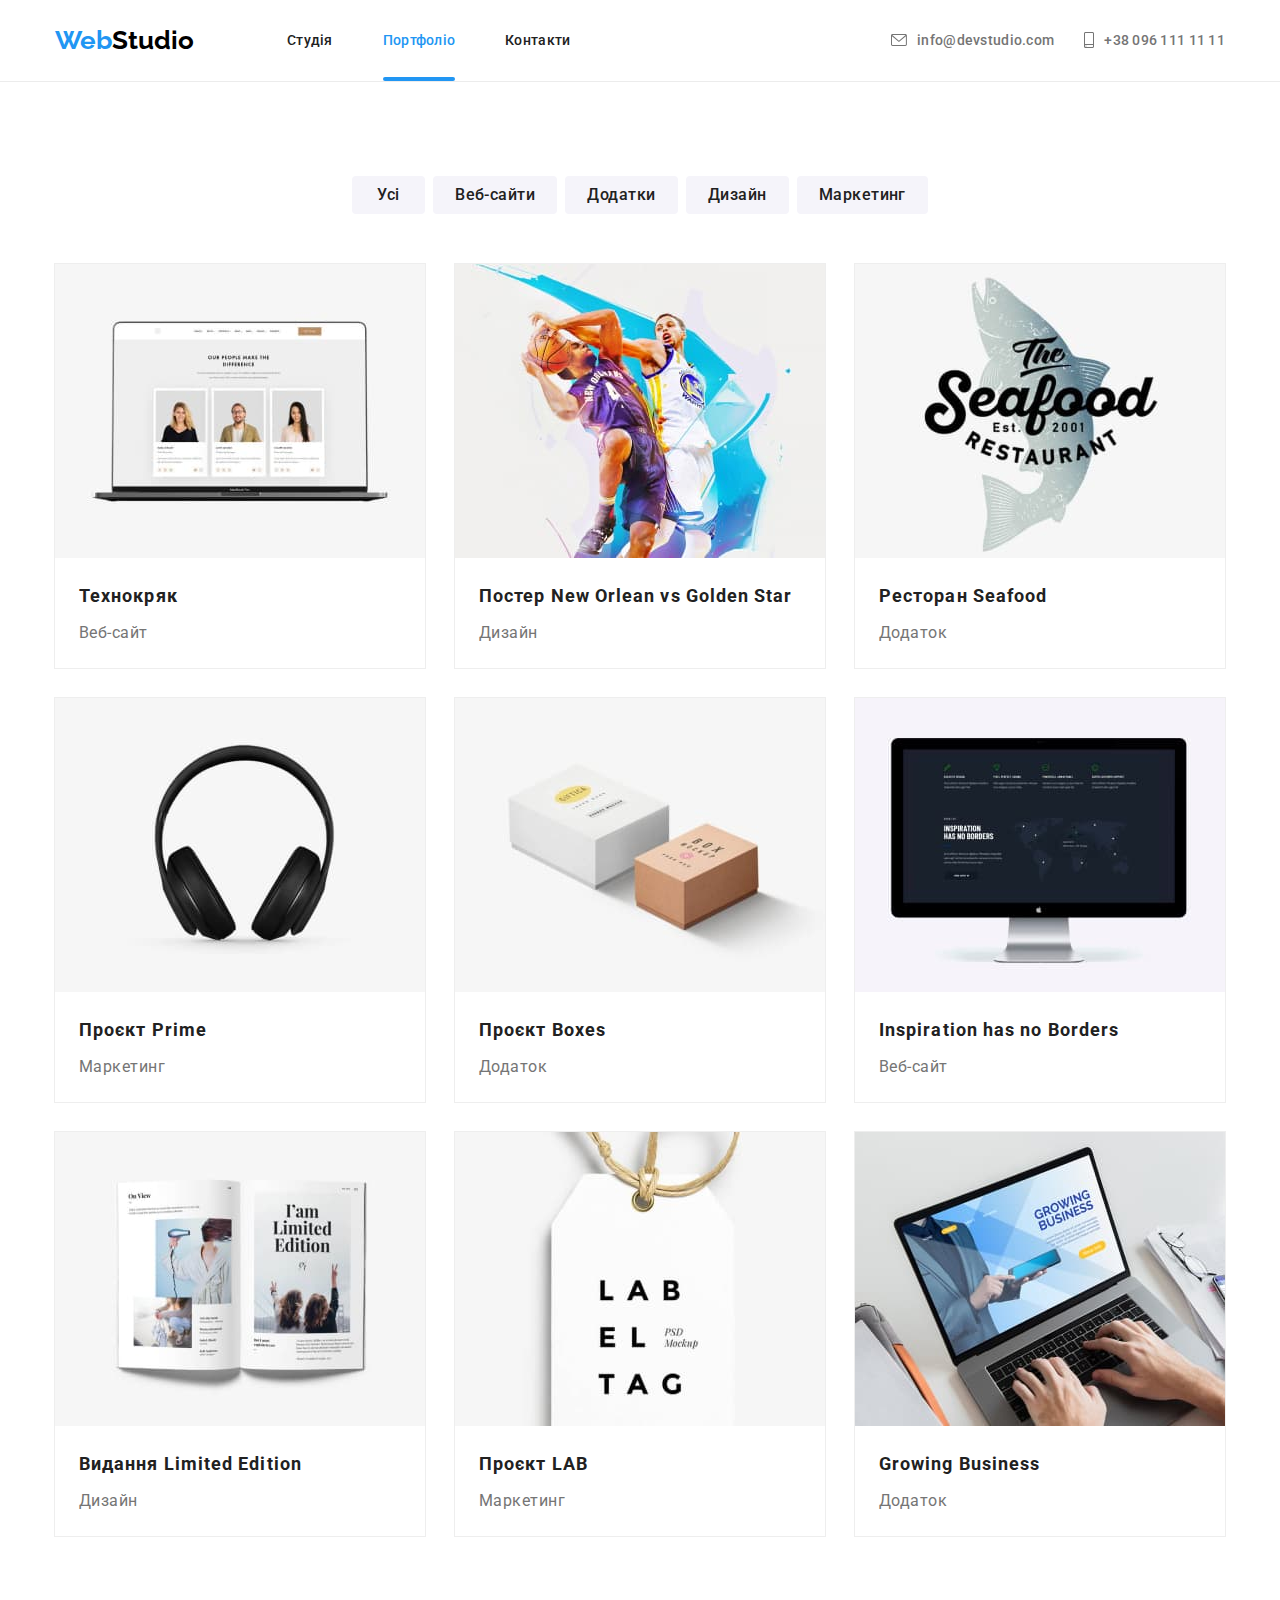
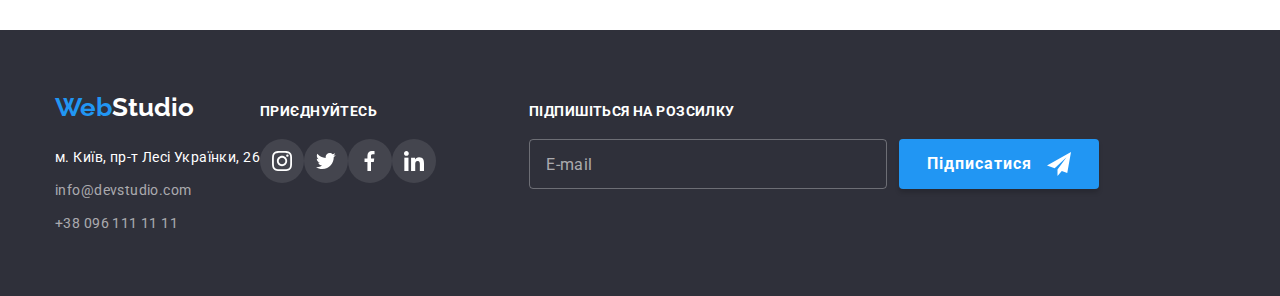
==== portfolio.html @ 1114fa34 "Добавляет предыдушую версию сайта" ====
<!DOCTYPE html>
<html lang="uk">
  <head>
    <meta charset="UTF-8" />
    <meta http-equiv="X-UA-Compatible" content="IE=edge" />
    <meta name="viewport" content="width=1200">
    <title>WebStudio</title>
    <link
      href="https://fonts.googleapis.com/css2?family=Pacifico&family=Raleway:wght@700&family=Roboto:wght@400;500;700;900&display=swap"
      rel="stylesheet"
    />
    <link rel="stylesheet" href="https://cdnjs.cloudflare.com/ajax/libs/modern-normalize/1.1.0/modern-normalize.min.css">
    <link rel="stylesheet" href="./css/portfolio.min.css" />
  </head>
  <body>
    <header class="header">
      <!-- Навигация -->
      <div class="header__container">
        <nav class="nav-site">
          <a class="logo" href="./index.html" lang="en"
            ><span>Web</span>Studio</a
          >

          <ul class="nav-site__list">
            <li class="nav-site__items">
              <a class="nav-site__link" href="./index.html">Студія</a>
            </li>
            <li class="nav-site__items">
              <a class="nav-site__link nav-site__link--active" href="./portfolio.html">Портфоліо</a>
            </li>
            <li class="nav-site__items">
              <a class="nav-site__link" href="">Контакти</a>
            </li>
          </ul>
        </nav>
        <!-- Контактная информация -->
        <ul class="nav-contacts">
          <li class="nav-contacts__items">
            <a class="nav-contacts__link" href="mailto:info@devstudio.com">
              <svg class="nav-contacts__icon" width="16" height="16">
                <use href="./images/symbol-defs.svg#icon-envelope"></use>
              </svg><span>info@devstudio.com</span></a
            >
          </li>
          <li class="nav-contacts__items">
            <a class="nav-contacts__link" href="tel:+380961111111">
              <svg class="nav-contacts__icon" width="10" height="16">
                <use href="./images/symbol-defs.svg#icon-smartphone"></use>
              </svg><span>+38 096 111 11 11</span></a
            >
          </li>
        </ul>
      </div>
    </header>


    <main>
      <!-- галерея портфолио -->
      <section class="portfolio">
        <h1 class="hide">Портфоліо</h1>
        <!-- фильтр портфолио -->
        <ul class="filter">
          <li class="filter__items">
            <button class="filter__button" type="button">Усі</button>
          </li>
          <li class="filter__items">
            <button class="filter__button" type="button">Веб-сайти</button>
          </li>
          <li class="filter__items">
            <button class="filter__button" type="button">Додатки</button>
          </li>
          <li class="filter__items">
            <button class="filter__button" type="button">Дизайн</button>
          </li>
          <li class="filter__items">
            <button class="filter__button" type="button">Маркетинг</button>
          </li>
        </ul>
        <!-- список примера работ -->
        <ul class="portfolio__list">
          <li class="portfolio__items">
            <a class="portfolio__element" href="">
              <div class="portfolio__tumb">
                <img
                src="./images/tehno.jpg"
                alt="комп'ютер з відчиненнім сайтом компанії"
                width="370"
                height="294"
                />
                <div class="portfolio__desc">
                  <p class="portfolio__desc-text">Ресурс пропонує комплексні пропозиції з різним рівнем функціоналу та сервісів. Все це дозволить відвідувачу отримати вичерпні відомості про компанію чи приватну особу.</p>
                </div>
              </div>
              <div class="portfolio__about">
                <h2 class="portfolio__titel">Технокряк</h2>
                <p class="portfolio__text">Веб-сайт</p>
              </div>
            </a>
          </li>

          <li class="portfolio__items">
            <a class="portfolio__element" href="">
              <div class="portfolio__tumb">
                <img
                src="./images/new-orlean.jpg"
                alt="два баскетболіста грають з м'ячем"
                width="370"
                height="294"
                />
                <div class="portfolio__desc">
                  <p class="portfolio__desc-text">Ресурс пропонує комплексні пропозиції з різним рівнем функціоналу та сервісів. Все це дозволить відвідувачу отримати вичерпні відомості про компанію чи приватну особу.</p>
                </div>
              </div>
              <div class="portfolio__about">
                <h2 class="portfolio__titel">
                  Постер New Orlean vs Golden Star
                </h2>
                <p class="portfolio__text">Дизайн</p>
              </div>
            </a>
          </li>

          <li class="portfolio__items">
            <a class="portfolio__element" href="">
              <div class="portfolio__tumb">
                <img
                src="./images/see-food.jpg"
                alt="логотип компанії у вигляді рибини"
                width="370"
                height="294"
                />
                <div class="portfolio__desc">
                  <p class="portfolio__desc-text">Ресурс пропонує комплексні пропозиції з різним рівнем функціоналу та сервісів. Все це дозволить відвідувачу отримати вичерпні відомості про компанію чи приватну особу.</p>
                </div>
              </div>
              <div class="portfolio__about">
                <h2 class="portfolio__titel">Ресторан Seafood</h2>
                <p class="portfolio__text">Додаток</p>
              </div>
            </a>
          </li>

          <li class="portfolio__items">
            <a class="portfolio__element" href="">
              <div class="portfolio__tumb">
                <img
                src="./images/prime.jpg"
                alt="навушники"
                width="370"
                height="294"
                />
                <div class="portfolio__desc">
                  <p class="portfolio__desc-text">Ресурс пропонує комплексні пропозиції з різним рівнем функціоналу та сервісів. Все це дозволить відвідувачу отримати вичерпні відомості про компанію чи приватну особу.</p>
                </div>
              </div>
              <div class="portfolio__about">
                <h2 class="portfolio__titel">Проєкт Prime</h2>
                <p class="portfolio__text">Маркетинг</p>
              </div>
            </a>
          </li>

          <li class="portfolio__items">
            <a class="portfolio__element" href="">
              <div class="portfolio__tumb">
                <img
                src="./images/boxes.jpg"
                alt="дві коробки"
                width="370"
                height="294"
                />
                <div class="portfolio__desc">
                  <p class="portfolio__desc-text">Ресурс пропонує комплексні пропозиції з різним рівнем функціоналу та сервісів. Все це дозволить відвідувачу отримати вичерпні відомості про компанію чи приватну особу.</p>
                </div>
              </div>
              <div class="portfolio__about">
                <h2 class="portfolio__titel">Проєкт Boxes</h2>
                <p class="portfolio__text">Додаток</p>
              </div>
            </a>
          </li>

          <li class="portfolio__items">
            <a class="portfolio__element" href="">
              <div class="portfolio__tumb">
                <img
                src="./images/inspiration.jpg"
                alt="комп'ютер з відчиненим сайтом"
                width="370"
                height="294"
                />
                <div class="portfolio__desc">
                  <p class="portfolio__desc-text">Ресурс пропонує комплексні пропозиції з різним рівнем функціоналу та сервісів. Все це дозволить відвідувачу отримати вичерпні відомості про компанію чи приватну особу.</p>
                </div>
              </div>
              <div class="portfolio__about">
                <h2 class="portfolio__titel" lang="en">
                  Inspiration has no Borders
                </h2>
                <p class="portfolio__text">Веб-сайт</p>
              </div>
            </a>
          </li>

          <li class="portfolio__items">
            <a class="portfolio__element" href="">
              <div class="portfolio__tumb">
                <img
                src="./images/limit-edition.jpg"
                alt="книга"
                width="370"
                height="294"
                />
                <div class="portfolio__desc">
                  <p class="portfolio__desc-text">Ресурс пропонує комплексні пропозиції з різним рівнем функціоналу та сервісів. Все це дозволить відвідувачу отримати вичерпні відомості про компанію чи приватну особу.</p>
                </div>
              </div>
              <div class="portfolio__about">
                <h2 class="portfolio__titel">Видання Limited Edition</h2>
                <p class="portfolio__text">Дизайн</p>
              </div>
            </a>
          </li>

          <li class="portfolio__items">
            <a class="portfolio__element" href="">
              <div class="portfolio__tumb">
                <img
                src="./images/lab.jpg"
                alt="бирка"
                width="370"
                height="294"
                />
                <div class="portfolio__desc">
                  <p class="portfolio__desc-text">Ресурс пропонує комплексні пропозиції з різним рівнем функціоналу та сервісів. Все це дозволить відвідувачу отримати вичерпні відомості про компанію чи приватну особу.</p>
                </div>
              </div>
              <div class="portfolio__about">
                <h2 class="portfolio__titel">Проєкт LAB</h2>
                <p class="portfolio__text">Маркетинг</p>
              </div>
            </a>
          </li>

          <li class="portfolio__items">
            <a class="portfolio__element" href="">
              <div class="portfolio__tumb">
                <img
                src="./images/growing-business.jpg"
                alt="комп'ютер з відчиненим сайтом"
                width="370"
                height="294"
                />
                <div class="portfolio__desc">
                  <p class="portfolio__desc-text">Ресурс пропонує комплексні пропозиції з різним рівнем функціоналу та сервісів. Все це дозволить відвідувачу отримати вичерпні відомості про компанію чи приватну особу.</p>
                </div>
              </div>
              <div class="portfolio__about">
                <h2 class="portfolio__titel" lang="en">Growing Business</h2>
                <p class="portfolio__text">Додаток</p>
              </div>
            </a>
          </li>
        </ul>
      </section>
    </main>

<!-- footer -->
    <footer class="footer">
      <div class="footer__container">
        <div class="footer__items">
          <!-- logo -->
          <a class="logo logo--dark" href="./index.html" lang="en">
            <span>Web</span>Studio</a
          >
          <!-- Как найти -->
          <address class="address footer__address">
            <ul class="address__list">
              <li class="address__items">
                <a
                  class="address__maps"
                  target="_blank"
                  rel="noreferrer noopener"
                  href="https://goo.gl/maps/oZcnaYU12z9c5pJu7"
                  >м. Київ, пр-т Лесі Українки, 26</a
                >
              </li>

              <li class="address__items">
                <a class="address__contact" href="mailto:info@devstudio.com"
                  >info@devstudio.com</a
                >
              </li>

              <li class="address__items">
                <a class="address__contact" href="tel:+380961111111"
                  >+38 096 111 11 11</a
                >
              </li>
            </ul>
          </address>
        </div>
        <!-- Присоединиться footer -->
        <div class="footer__items">
          <h2 class="footer__title">приєднуйтесь</h2>

          <ul class="footer-social">
            <li class="footer-social__items">
              <a
                href=""
                class="footer-social__link"
                target="_blank"
                rel="noreferrer noopener"
              >
                <svg class="footer-social__icon" width="44" height="44">
                  <use href="./images/symbol-defs.svg#icon-instagram"></use>
                </svg>
              </a>
            </li>
            <li class="footer-social__items">
              <a
                href=""
                class="footer-social__link"
                target="_blank"
                rel="noreferrer noopener"
              >
                <svg class="footer-social__icon" width="44" height="44">
                  <use href="./images/symbol-defs.svg#icon-Twitter"></use>
                </svg>
              </a>
            </li>
            <li class="footer-social__items">
              <a
                href=""
                class="footer-social__link"
                target="_blank"
                rel="noreferrer noopener"
              >
                <svg class="footer-social__icon" width="44" height="44">
                  <use href="./images/symbol-defs.svg#icon-facebook"></use>
                </svg>
              </a>
            </li>
            <li class="footer-social__items">
              <a
                href=""
                class="footer-social__link"
                target="_blank"
                rel="noreferrer noopener"
              >
                <svg class="footer-social__icon" width="44" height="44">
                  <use href="./images/symbol-defs.svg#icon-linkedin"></use>
                </svg>
              </a>
            </li>
          </ul>
        </div>
        <!-- Подписаться на рассылку footer -->
        <div class="subscribe">
          <h2 class="subscribe-title footer__title">Підпишіться на розсилку</h2>
          <form name="subscribe__form">
            <div class="subscribe__container">
              <label class="subscribe__label">
                <input class="subscribe__input" type="email" placeholder="E-mail" name="subscribe-email">
              </label>
              <button class="subscrbe__submit" type="submit">Підписатися 
                <svg class="subscrbe__icon" width="24" height="24">
                <use href="./images/symbol-defs.svg#icon-send-airplane"></use>
              </svg></button>
            </div>
          </form>
        </div>
      </div>
    </footer>
  </body>
</html>
---- css/portfolio.min.css ----
:root{--brend-color: #2196F3;--white-color: #ffffff;--text-title-color: #212121;--text-main-color: #757575;--background-main-color: #F5F5F5;--background-secondary-color: #F5F4FA;--background-footer-color: #2F303A;--footer-text-color: #FFFFFF;--social-icon-color: #AFB1B8;--function-animation: cubic-bezier(0.4, 0, 0.2, 1)}*,*::before,*::after{box-sizing:border-box}body{background-color:var(--white-color);color:var(--text-main-color);font-family:"Roboto",sans-serif}ul{margin:0;padding:0}h1,h2,h3,h4,h5,h6{margin:0}p{margin:0}img{display:block}.list{list-style:none}.link{display:block;text-decoration:none;color:inherit}.hide{position:absolute;width:1px;height:1px;margin:-1px;padding:0;overflow:hidden;border:0;clip:rect(0 0 0 0)}.title{color:var(--text-title-color);font-family:"Roboto",sans-serif;font-weight:700;font-size:36px;line-height:1.16;text-align:center;letter-spacing:.03em}.subscrbe__submit,.subscribe__input,.footer-social__link,.portfolio__desc,.portfolio__element,.filter__button,.nav-contacts__link,.nav-site__link{transition-duration:250ms;transition-timing-function:var(--function-animation)}.footer__container,.portfolio,.header__container{width:1200px;margin:0 auto;padding-left:15px;padding-right:15px}.portfolio{padding-top:94px;padding-bottom:94px}.address__list,.portfolio__list,.filter,.nav-contacts,.nav-site__list,.footer-social{list-style:none}.address__contact,.address__maps,.portfolio__element,.nav-contacts__link,.nav-site__link,.logo,.footer-social__link{display:block;text-decoration:none;color:inherit}.nav-contacts__link,.nav-site__link{display:block;padding-top:32px;padding-bottom:32px;color:var(--text-title-color);font-weight:500;font-size:14px;letter-spacing:.02em;transition-property:color}.footer__address{font-style:normal}.footer-social{display:flex;justify-content:space-between}.footer-social__link{display:flex;justify-content:center;align-items:center;width:44px;height:44px;border-radius:50%}.footer-social__icon{width:20px;height:20px}.portfolio__tumb{position:relative;overflow:hidden}.logo{color:#000;font-family:"Raleway",sans-serif;font-weight:700;font-size:26px;line-height:1.38}.logo span{color:var(--brend-color)}.header{border-bottom:1px solid #ececec}.header__container{display:flex;align-items:center}.header{background-color:#fff;line-height:1.14}.nav-site{display:flex;align-items:center}.nav-site__list{display:flex;align-items:center;margin-left:93px}.nav-site__items+.nav-site__items{margin-left:50px}.nav-site__link:hover,.nav-site__link:focus{color:var(--brend-color)}.nav-site__link--active{color:var(--brend-color);position:relative}.nav-site__link--active::after{content:"";position:absolute;bottom:-1px;display:block;width:100%;height:4px;border-radius:2px;background-color:var(--brend-color)}.nav-contacts{display:flex;align-items:center;margin-left:auto}.nav-contacts__items+.nav-contacts__items{margin-left:30px}.nav-contacts__link{color:var(--text-main-color)}.nav-contacts__icon{vertical-align:text-bottom;margin-right:10px;fill:currentColor}.nav-contacts__link:hover,.nav-contacts__link:focus{color:var(--brend-color)}.filter{display:flex;justify-content:center;margin-bottom:50px}.filter__items+.filter__items{margin-left:8px}.filter__button{min-width:73px;padding-top:6px;padding-right:22px;padding-bottom:6px;padding-left:22px;border:none;border-radius:4px;color:var(--text-title-color);background-color:var(--background-secondary-color);font-family:"Roboto",sans-serif;font-weight:500;font-size:16px;line-height:1.62;text-align:center;letter-spacing:.03em;transition-property:color,background-color,box-shadow}.filter__button:hover,.filter__button:focus{color:var(--white-color);background-color:var(--brend-color);box-shadow:0px 3px 1px rgba(0,0,0,.1),0px 1px 2px rgba(0,0,0,.08),0px 2px 2px rgba(0,0,0,.12)}.portfolio__list{display:flex;flex-wrap:wrap;margin:-15px}.portfolio__items{width:370px;margin:15px;outline:1px solid #eee}.portfolio__about{padding:20px 24px}.portfolio__titel{color:var(--text-title-color);font-weight:700;font-size:18px;line-height:2;letter-spacing:.06em}.portfolio__text{margin-top:4px;font-size:16px;line-height:1.88;letter-spacing:.03em}.portfolio__element:hover,.portfolio__element:focus{box-shadow:0px 1px 1px rgba(0,0,0,.12),0px 4px 4px rgba(0,0,0,.06),1px 4px 6px rgba(0,0,0,.16)}.portfolio__element{transition-property:box-shadow}.portfolio__element:hover,.portfolio__element:focus{box-shadow:0px 1px 1px rgba(0,0,0,.12),0px 4px 4px rgba(0,0,0,.06),1px 4px 6px rgba(0,0,0,.16)}.portfolio__desc{position:absolute;transform:translateY(0);padding-top:63px;padding-left:24px;width:100%;height:294px;background-color:rgba(33,149,243,.9333333333);transition-property:transform}.portfolio__desc-text{width:322px;font-size:18px;line-height:1.5555555556;letter-spacing:.03em;color:var(--white-color)}.portfolio__element:hover .portfolio__desc,.portfolio__element:focus .portfolio__desc{transform:translateY(-100%)}.footer{color:var(--footer-text-color);background-color:var(--background-footer-color)}.footer__container{display:flex;align-items:baseline;padding-top:60px;padding-bottom:60px}.footer__address{margin-top:20px}.footer__item+.footer__item{margin-left:70px}.footer__item:nth-child(2){width:206px}.footer__title{margin-bottom:20px;font-family:"Roboto",sans-serif;font-weight:700;font-size:14px;line-height:1.1428571429;letter-spacing:.03em;text-transform:uppercase;color:#fff}.footer-social__icon{fill:var(--white-color)}.footer-social__link{border-radius:50%;background-color:rgba(255,255,255,.1);transition-property:fill,background-color}.footer-social__link:hover,.footer-social__link:focus{background-color:var(--brend-color)}.address__items+.address__items{margin-top:9px}.address__list{font-family:"Roboto",sans-serif;font-size:14px;line-height:1.71;letter-spacing:.03em}.address__contact{color:rgba(255,255,255,.6)}.logo--dark{color:var(--footer-text-color)}.subscribe{margin-left:93px}.subscribe__container{display:flex}.subscribe__input{width:358px;height:50px;border:1px solid rgba(255,255,255,.3);border-radius:4px;padding-left:16px;background-color:inherit;font-size:16px;line-height:1.25;letter-spacing:.03em;color:rgba(255,255,255,.6);transition-property:outline,border-color}.subscribe__input::placeholder{font-size:16px;line-height:1.25;letter-spacing:.03em;color:rgba(255,255,255,.6)}.subscribe__input:focus{outline:var(--brend-color);border-color:var(--brend-color)}.subscrbe__submit{display:flex;align-items:center;justify-content:space-between;margin-left:12px;padding:10px 28px;min-width:200px;height:50px;border:none;border-radius:4px;background-color:var(--brend-color);color:var(--white-color);box-shadow:0px 4px 4px rgba(0,0,0,.15);font-family:"Roboto",sans-serif;font-weight:700;font-size:16px;line-height:1.875;letter-spacing:.06em;transition-property:box-shadow}.subscrbe__submit:hover,.subscrbe__submit:focus{box-shadow:none}/*# sourceMappingURL=portfolio.min.css.map */
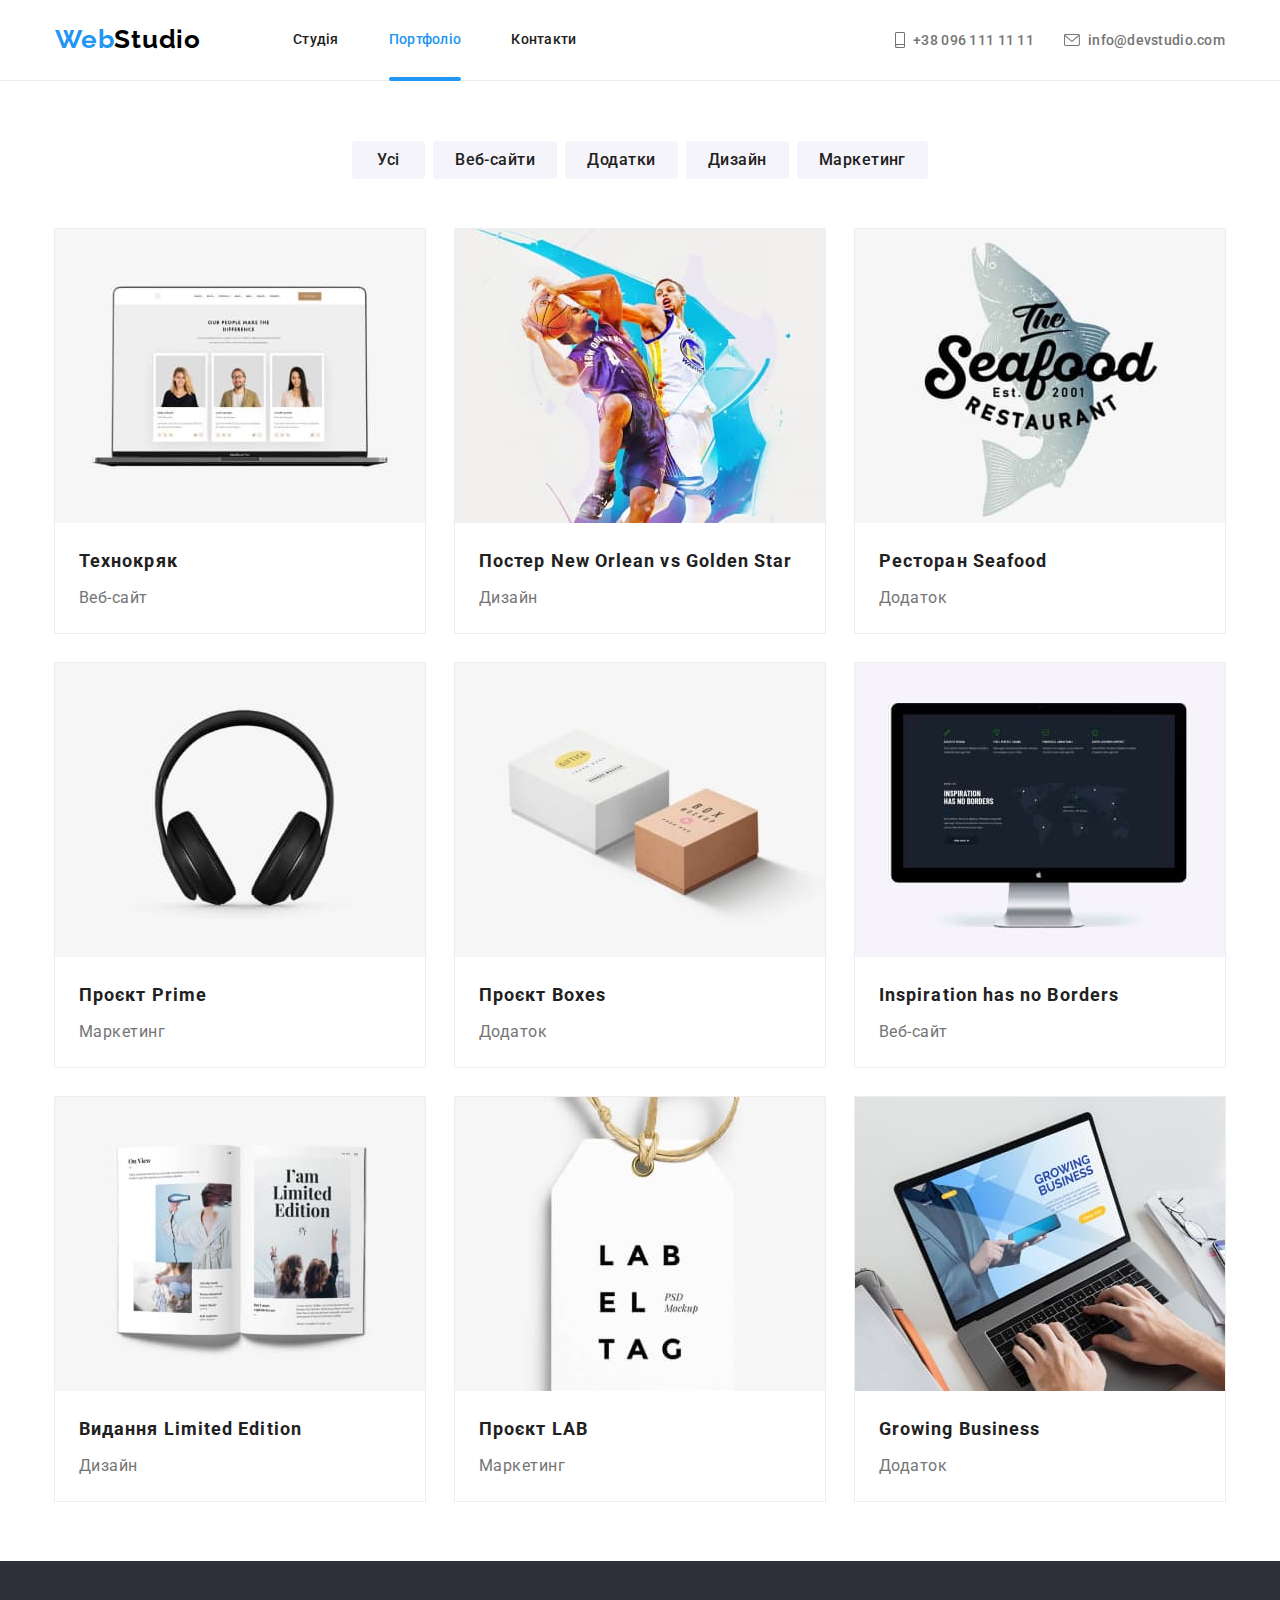
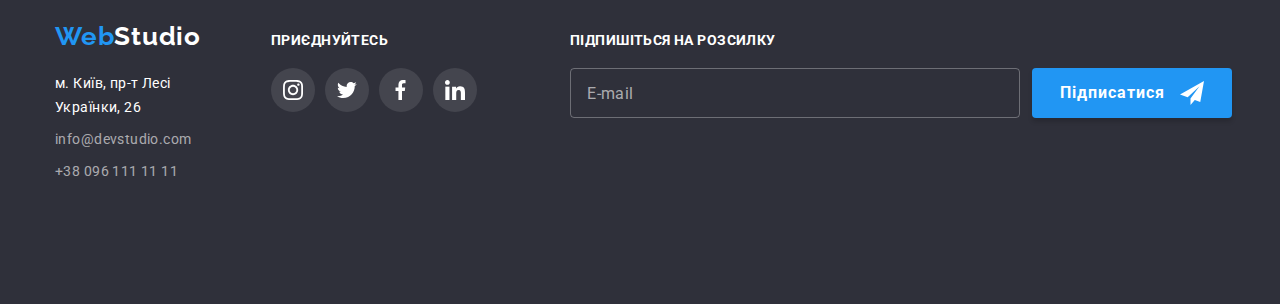
==== commit 320e96f9: "адаптирует страницу portfolio" ====
--- a/portfolio.html
+++ b/portfolio.html
@@ -3,7 +3,7 @@
   <head>
     <meta charset="UTF-8" />
     <meta http-equiv="X-UA-Compatible" content="IE=edge" />
-    <meta name="viewport" content="width=1200">
+    <meta name="viewport" content="width=device-width, initial-scale=1.0">
     <title>WebStudio</title>
     <link
       href="https://fonts.googleapis.com/css2?family=Pacifico&family=Raleway:wght@700&family=Roboto:wght@400;500;700;900&display=swap"
@@ -16,43 +16,71 @@
     <header class="header">
       <!-- Навигация -->
       <div class="header__container">
-        <nav class="nav-site">
           <a class="logo" href="./index.html" lang="en"
             ><span>Web</span>Studio</a
           >
-
-          <ul class="nav-site__list">
-            <li class="nav-site__items">
-              <a class="nav-site__link" href="./index.html">Студія</a>
-            </li>
-            <li class="nav-site__items">
-              <a class="nav-site__link nav-site__link--active" href="./portfolio.html">Портфоліо</a>
-            </li>
-            <li class="nav-site__items">
-              <a class="nav-site__link" href="">Контакти</a>
-            </li>
-          </ul>
-        </nav>
-        <!-- Контактная информация -->
-        <ul class="nav-contacts">
-          <li class="nav-contacts__items">
-            <a class="nav-contacts__link" href="mailto:info@devstudio.com">
-              <svg class="nav-contacts__icon" width="16" height="16">
-                <use href="./images/symbol-defs.svg#icon-envelope"></use>
-              </svg><span>info@devstudio.com</span></a
-            >
-          </li>
-          <li class="nav-contacts__items">
-            <a class="nav-contacts__link" href="tel:+380961111111">
-              <svg class="nav-contacts__icon" width="10" height="16">
-                <use href="./images/symbol-defs.svg#icon-smartphone"></use>
-              </svg><span>+38 096 111 11 11</span></a
-            >
-          </li>
-        </ul>
+          
+          <button class="button-burger is-open" type="button" aria-expanded="false" data-menu-button>
+            <svg class="button-burger__icon" width="40" height="40" aria-label="перемикач мобільного меню" aria-controls="nav-site__container">
+              <use class="button-burger__open" href="./images/symbol-defs.svg#icon-burger-open"></use>
+              <use class="button-burger__cross" href="./images/symbol-defs.svg#icon-burger-close"></use>
+            </svg>
+          </button>
+          
+          <div class="nav-site__container" id="nav-site__container" data-menu>
+            <nav class="nav-site">
+              <ul class="nav-site__list">
+                <li class="nav-site__items">
+                  <a class="nav-site__link" href="./index.html">Студія</a>
+                </li>
+                <li class="nav-site__items">
+                  <a class="nav-site__link nav-site__link--active" href="./portfolio.html">Портфоліо</a>
+                </li>
+                <li class="nav-site__items">
+                  <a class="nav-site__link" href="">Контакти</a>
+                </li>
+              </ul>
+            </nav>
+            <!-- Контактная информация -->
+            <ul class="nav-contacts">
+
+              <li class="nav-contacts__items">
+                <a class="nav-contacts__link" href="tel:+380961111111">
+                  <svg class="nav-contacts__icon" width="10" height="16">
+                    <use href="./images/symbol-defs.svg#icon-smartphone"></use>
+                  </svg><span>+38 096 111 11 11</span></a
+                >
+              </li>
+              <li class="nav-contacts__items">
+                <a class="nav-contacts__link" href="mailto:info@devstudio.com">
+                  <svg class="nav-contacts__icon" width="16" height="16">
+                    <use href="./images/symbol-defs.svg#icon-envelope"></use>
+                  </svg><span>info@devstudio.com</span></a
+                >
+              </li>
+            </ul>
+            <ul class="nav-social">
+              <li class="nav-social__items">
+                <a href="" class="nav-social__link" target="_blank"
+                      rel="noreferrer noopener">Instagram</a>
+              </li>
+              <li class="nav-social__items">
+                <a href="" class="nav-social__link" target="_blank"
+                      rel="noreferrer noopener">Twitter</a>
+              </li>
+              <li class="nav-social__items">
+                <a href="" class="nav-social__link" target="_blank"
+                      rel="noreferrer noopener">Facebook</a>
+              </li>
+              <li class="nav-social__items">
+                <a href="" class="nav-social__link" target="_blank"
+                      rel="noreferrer noopener">LinkedIn</a>
+              </li>
+            </ul>
+          </div>
+          
       </div>
     </header>
-
 
     <main>
       <!-- галерея портфолио -->
@@ -268,7 +296,7 @@
 <!-- footer -->
     <footer class="footer">
       <div class="footer__container">
-        <div class="footer__items">
+        <div class="footer__item">
           <!-- logo -->
           <a class="logo logo--dark" href="./index.html" lang="en">
             <span>Web</span>Studio</a
@@ -276,7 +304,7 @@
           <!-- Как найти -->
           <address class="address footer__address">
             <ul class="address__list">
-              <li class="address__items">
+              <li class="address__item">
                 <a
                   class="address__maps"
                   target="_blank"
@@ -286,13 +314,13 @@
                 >
               </li>
 
-              <li class="address__items">
+              <li class="address__item">
                 <a class="address__contact" href="mailto:info@devstudio.com"
                   >info@devstudio.com</a
                 >
               </li>
 
-              <li class="address__items">
+              <li class="address__item">
                 <a class="address__contact" href="tel:+380961111111"
                   >+38 096 111 11 11</a
                 >
@@ -301,11 +329,11 @@
           </address>
         </div>
         <!-- Присоединиться footer -->
-        <div class="footer__items">
+        <div class="footer__item">
           <h2 class="footer__title">приєднуйтесь</h2>
 
           <ul class="footer-social">
-            <li class="footer-social__items">
+            <li class="footer-social__item">
               <a
                 href=""
                 class="footer-social__link"
@@ -317,7 +345,7 @@
                 </svg>
               </a>
             </li>
-            <li class="footer-social__items">
+            <li class="footer-social__item">
               <a
                 href=""
                 class="footer-social__link"
@@ -329,7 +357,7 @@
                 </svg>
               </a>
             </li>
-            <li class="footer-social__items">
+            <li class="footer-social__item">
               <a
                 href=""
                 class="footer-social__link"
@@ -341,7 +369,7 @@
                 </svg>
               </a>
             </li>
-            <li class="footer-social__items">
+            <li class="footer-social__item">
               <a
                 href=""
                 class="footer-social__link"
@@ -372,5 +400,6 @@
         </div>
       </div>
     </footer>
+    <script src="./js/menu.js"></script>
   </body>
 </html>
--- a/css/portfolio.min.css
+++ b/css/portfolio.min.css
@@ -1 +1 @@
-:root{--brend-color: #2196F3;--white-color: #ffffff;--text-title-color: #212121;--text-main-color: #757575;--background-main-color: #F5F5F5;--background-secondary-color: #F5F4FA;--background-footer-color: #2F303A;--footer-text-color: #FFFFFF;--social-icon-color: #AFB1B8;--function-animation: cubic-bezier(0.4, 0, 0.2, 1)}*,*::before,*::after{box-sizing:border-box}body{background-color:var(--white-color);color:var(--text-main-color);font-family:"Roboto",sans-serif}ul{margin:0;padding:0}h1,h2,h3,h4,h5,h6{margin:0}p{margin:0}img{display:block}.list{list-style:none}.link{display:block;text-decoration:none;color:inherit}.hide{position:absolute;width:1px;height:1px;margin:-1px;padding:0;overflow:hidden;border:0;clip:rect(0 0 0 0)}.title{color:var(--text-title-color);font-family:"Roboto",sans-serif;font-weight:700;font-size:36px;line-height:1.16;text-align:center;letter-spacing:.03em}.subscrbe__submit,.subscribe__input,.footer-social__link,.portfolio__desc,.portfolio__element,.filter__button,.nav-contacts__link,.nav-site__link{transition-duration:250ms;transition-timing-function:var(--function-animation)}.footer__container,.portfolio,.header__container{width:1200px;margin:0 auto;padding-left:15px;padding-right:15px}.portfolio{padding-top:94px;padding-bottom:94px}.address__list,.portfolio__list,.filter,.nav-contacts,.nav-site__list,.footer-social{list-style:none}.address__contact,.address__maps,.portfolio__element,.nav-contacts__link,.nav-site__link,.logo,.footer-social__link{display:block;text-decoration:none;color:inherit}.nav-contacts__link,.nav-site__link{display:block;padding-top:32px;padding-bottom:32px;color:var(--text-title-color);font-weight:500;font-size:14px;letter-spacing:.02em;transition-property:color}.footer__address{font-style:normal}.footer-social{display:flex;justify-content:space-between}.footer-social__link{display:flex;justify-content:center;align-items:center;width:44px;height:44px;border-radius:50%}.footer-social__icon{width:20px;height:20px}.portfolio__tumb{position:relative;overflow:hidden}.logo{color:#000;font-family:"Raleway",sans-serif;font-weight:700;font-size:26px;line-height:1.38}.logo span{color:var(--brend-color)}.header{border-bottom:1px solid #ececec}.header__container{display:flex;align-items:center}.header{background-color:#fff;line-height:1.14}.nav-site{display:flex;align-items:center}.nav-site__list{display:flex;align-items:center;margin-left:93px}.nav-site__items+.nav-site__items{margin-left:50px}.nav-site__link:hover,.nav-site__link:focus{color:var(--brend-color)}.nav-site__link--active{color:var(--brend-color);position:relative}.nav-site__link--active::after{content:"";position:absolute;bottom:-1px;display:block;width:100%;height:4px;border-radius:2px;background-color:var(--brend-color)}.nav-contacts{display:flex;align-items:center;margin-left:auto}.nav-contacts__items+.nav-contacts__items{margin-left:30px}.nav-contacts__link{color:var(--text-main-color)}.nav-contacts__icon{vertical-align:text-bottom;margin-right:10px;fill:currentColor}.nav-contacts__link:hover,.nav-contacts__link:focus{color:var(--brend-color)}.filter{display:flex;justify-content:center;margin-bottom:50px}.filter__items+.filter__items{margin-left:8px}.filter__button{min-width:73px;padding-top:6px;padding-right:22px;padding-bottom:6px;padding-left:22px;border:none;border-radius:4px;color:var(--text-title-color);background-color:var(--background-secondary-color);font-family:"Roboto",sans-serif;font-weight:500;font-size:16px;line-height:1.62;text-align:center;letter-spacing:.03em;transition-property:color,background-color,box-shadow}.filter__button:hover,.filter__button:focus{color:var(--white-color);background-color:var(--brend-color);box-shadow:0px 3px 1px rgba(0,0,0,.1),0px 1px 2px rgba(0,0,0,.08),0px 2px 2px rgba(0,0,0,.12)}.portfolio__list{display:flex;flex-wrap:wrap;margin:-15px}.portfolio__items{width:370px;margin:15px;outline:1px solid #eee}.portfolio__about{padding:20px 24px}.portfolio__titel{color:var(--text-title-color);font-weight:700;font-size:18px;line-height:2;letter-spacing:.06em}.portfolio__text{margin-top:4px;font-size:16px;line-height:1.88;letter-spacing:.03em}.portfolio__element:hover,.portfolio__element:focus{box-shadow:0px 1px 1px rgba(0,0,0,.12),0px 4px 4px rgba(0,0,0,.06),1px 4px 6px rgba(0,0,0,.16)}.portfolio__element{transition-property:box-shadow}.portfolio__element:hover,.portfolio__element:focus{box-shadow:0px 1px 1px rgba(0,0,0,.12),0px 4px 4px rgba(0,0,0,.06),1px 4px 6px rgba(0,0,0,.16)}.portfolio__desc{position:absolute;transform:translateY(0);padding-top:63px;padding-left:24px;width:100%;height:294px;background-color:rgba(33,149,243,.9333333333);transition-property:transform}.portfolio__desc-text{width:322px;font-size:18px;line-height:1.5555555556;letter-spacing:.03em;color:var(--white-color)}.portfolio__element:hover .portfolio__desc,.portfolio__element:focus .portfolio__desc{transform:translateY(-100%)}.footer{color:var(--footer-text-color);background-color:var(--background-footer-color)}.footer__container{display:flex;align-items:baseline;padding-top:60px;padding-bottom:60px}.footer__address{margin-top:20px}.footer__item+.footer__item{margin-left:70px}.footer__item:nth-child(2){width:206px}.footer__title{margin-bottom:20px;font-family:"Roboto",sans-serif;font-weight:700;font-size:14px;line-height:1.1428571429;letter-spacing:.03em;text-transform:uppercase;color:#fff}.footer-social__icon{fill:var(--white-color)}.footer-social__link{border-radius:50%;background-color:rgba(255,255,255,.1);transition-property:fill,background-color}.footer-social__link:hover,.footer-social__link:focus{background-color:var(--brend-color)}.address__items+.address__items{margin-top:9px}.address__list{font-family:"Roboto",sans-serif;font-size:14px;line-height:1.71;letter-spacing:.03em}.address__contact{color:rgba(255,255,255,.6)}.logo--dark{color:var(--footer-text-color)}.subscribe{margin-left:93px}.subscribe__container{display:flex}.subscribe__input{width:358px;height:50px;border:1px solid rgba(255,255,255,.3);border-radius:4px;padding-left:16px;background-color:inherit;font-size:16px;line-height:1.25;letter-spacing:.03em;color:rgba(255,255,255,.6);transition-property:outline,border-color}.subscribe__input::placeholder{font-size:16px;line-height:1.25;letter-spacing:.03em;color:rgba(255,255,255,.6)}.subscribe__input:focus{outline:var(--brend-color);border-color:var(--brend-color)}.subscrbe__submit{display:flex;align-items:center;justify-content:space-between;margin-left:12px;padding:10px 28px;min-width:200px;height:50px;border:none;border-radius:4px;background-color:var(--brend-color);color:var(--white-color);box-shadow:0px 4px 4px rgba(0,0,0,.15);font-family:"Roboto",sans-serif;font-weight:700;font-size:16px;line-height:1.875;letter-spacing:.06em;transition-property:box-shadow}.subscrbe__submit:hover,.subscrbe__submit:focus{box-shadow:none}/*# sourceMappingURL=portfolio.min.css.map */+:root{--brend-color: #2196F3;--white-color: #ffffff;--text-title-color: #212121;--text-main-color: #757575;--background-main-color: #F5F5F5;--background-secondary-color: #F5F4FA;--background-footer-color: #2F303A;--footer-text-color: #FFFFFF;--social-icon-color: #AFB1B8;--function-animation: cubic-bezier(0.4, 0, 0.2, 1)}*,*::before,*::after{box-sizing:border-box}body{margin:0;background-color:var(--white-color);color:var(--text-main-color);font-family:"Roboto",sans-serif}ul{margin:0;padding:0}h1,h2,h3,h4,h5,h6{margin:0}p{margin:0}img{display:block}@media screen and (max-width: 767.98px){main{min-height:calc(100vh - 612px)}}@media screen and (min-width: 768px){main{min-height:calc(100vh - 472px)}}@media screen and (min-width: 1200px){main{min-height:calc(100vh - 243px)}}.list{list-style:none}.link{display:block;text-decoration:none;color:inherit}.hide{position:absolute;width:1px;height:1px;margin:-1px;padding:0;overflow:hidden;border:0;clip:rect(0 0 0 0)}.title{color:var(--text-title-color);font-family:"Roboto",sans-serif;font-weight:700;font-size:36px;line-height:1.16;text-align:center;letter-spacing:.03em}.subscrbe__submit,.subscribe__input,.footer-social__link,.portfolio__desc,.portfolio__element,.filter__button,.nav-site__link,.nav-site__container{transition-duration:250ms;transition-timing-function:var(--function-animation)}.footer__container,.portfolio,.header__container{margin:0 auto;padding-left:15px;padding-right:15px}@media screen and (min-width: 768px){.footer__container,.portfolio,.header__container{width:768px}}@media screen and (min-width: 1200px){.footer__container,.portfolio,.header__container{width:1200px}}.portfolio{padding-top:60px;padding-bottom:60px}.address__list,.portfolio__list,.filter,.nav-social,.nav-contacts,.nav-site__list,.footer-social{list-style:none}.address__contact,.address__maps,.portfolio__element,.nav-social__link,.nav-contacts__link,.nav-site__link,.logo,.footer-social__link{display:block;text-decoration:none;color:inherit}.footer__address{font-style:normal}.footer-social{display:flex;justify-content:center}.footer-social__link{display:flex;justify-content:center;align-items:center;width:44px;height:44px;border-radius:50%}.footer-social__icon{width:20px;height:20px}.portfolio__tumb{position:relative;overflow:hidden}.logo{color:#000;font-family:"Raleway",sans-serif;font-weight:700;font-size:26px;line-height:1.38}@media screen and (min-width: 768px){.logo{font-size:24px;line-height:1.1666666667;letter-spacing:.03em}}@media screen and (min-width: 1200px){.logo{font-size:26px;line-height:1.1923076923}}.logo span{color:var(--brend-color)}body.is-fixed{overflow:hidden;width:100%;height:100vh}.header{border-bottom:1px solid #ececec}.header__container{display:flex;align-items:center}@media screen and (max-width: 767.98px){.header__container{padding-top:10px;padding-bottom:10px;justify-content:space-between}}.header{background-color:#fff;line-height:1.14}.button-burger{position:relative;outline:none;background-color:inherit;border:none;padding:0;z-index:10;fill:#000}.button-burger:hover{fill:var(--brend-color)}@media screen and (min-width: 768px){.button-burger{display:none}}.button-burger .button-burger__open{display:none}.button-burger.is-open .button-burger__cross{display:none}.button-burger.is-open .button-burger__open{display:block}.nav-site__container{z-index:9;transition-property:transform}@media screen and (max-width: 767.98px){.nav-site__container{display:flex;flex-direction:column;position:fixed;top:0;left:0;width:100%;height:100%;padding:48px 40px;background-color:var(--white-color);overflow-y:auto;transform:translateY(-100%)}}@media screen and (min-width: 768px){.nav-site__container{display:flex;flex-grow:1;justify-content:space-between;align-items:center}}@media screen and (min-width: 1200px){.nav-site__container{margin-left:92px}}@media screen and (max-width: 767.98px){.nav-site__container.is-open{transform:translateY(0)}}@media screen and (max-width: 767.98px){.nav-site{flex-grow:1;font-weight:500;font-size:40px;line-height:1.175;letter-spacing:.02em}}@media screen and (min-width: 768px){.nav-site{display:flex;align-items:center}}@media screen and (min-width: 768px)and (max-width: 1199.98px){.nav-site__list{margin-left:92px}}@media screen and (min-width: 768px){.nav-site__list{display:flex;align-items:center}}@media screen and (max-width: 767.98px){.nav-site__items:not(:last-child){margin-bottom:32px}}@media screen and (max-width: 767.98px){.nav-site__items{font-weight:500;font-size:40px;line-height:1.175;letter-spacing:.02em;color:var(--text-title-color)}}@media screen and (min-width: 768px){.nav-site__items+.nav-site__items{margin-left:49px}}@media screen and (min-width: 768px){.nav-site__items+.nav-site__items{margin-left:50px}}.nav-site__link{transition-property:color}.nav-site__link:hover,.nav-site__link:focus{color:var(--brend-color)}@media screen and (min-width: 768px){.nav-site__link{display:block;text-decoration:none;color:inherit;display:block;padding-top:32px;padding-bottom:32px;color:var(--text-title-color);font-weight:500;font-size:14px;letter-spacing:.02em}}.nav-site__link--active{color:var(--brend-color)}@media screen and (max-width: 767.98px){.nav-site__link--active{padding-bottom:4px;padding-left:4px}}@media screen and (min-width: 768px){.nav-site__link--active{position:relative}.nav-site__link--active::after{content:"";position:absolute;bottom:-1px;display:block;width:100%;height:4px;border-radius:2px;background-color:var(--brend-color)}}@media screen and (max-width: 767.98px){.nav-contacts{margin-bottom:64px;font-weight:500;font-size:24px;line-height:1.1666666667;letter-spacing:.02em}}@media screen and (min-width: 1200px){.nav-contacts{margin-left:auto;display:flex}}@media screen and (max-width: 767.98px){.nav-contacts__items:not(:last-child){margin-bottom:32px;font-weight:500;font-size:34px;line-height:1.1764705882;color:#2196f3}}@media screen and (max-width: 767.98px){.nav-contacts:last-child{color:var(--text-main-color)}}@media screen and (min-width: 768px)and (max-width: 1199.98px){.nav-contacts__items+.nav-contacts__items{margin-top:10px}}@media screen and (min-width: 1200px){.nav-contacts__items+.nav-contacts__items{margin-left:30px}}@media screen and (max-width: 767.98px){.nav-contacts__icon{display:none}}@media screen and (min-width: 768px){.nav-contacts__icon{vertical-align:text-bottom;margin-right:8px;fill:currentColor}}@media screen and (min-width: 768px){.nav-contacts__link{font-weight:500;font-size:12px;line-height:1.1666666667;letter-spacing:.02em;color:var(--text-main-color)}}@media screen and (min-width: 1200px){.nav-contacts__link{font-size:14px;line-height:1.1428571429}}.nav-contacts__link:hover,.nav-contacts__link:focus{color:var(--brend-color)}.nav-social{display:flex}@media screen and (min-width: 768px){.nav-social{display:none}}.nav-social__items:not(:first-child){margin-left:10px}.nav-social__items:not(:last-child){padding-right:10px;border-right:1px solid rgba(33,33,33,.2)}.nav-social__link{color:var(--brend-color)}.filter{display:flex;gap:15px 8px;flex-wrap:wrap}@media screen and (max-width: 767.98px){.filter{max-width:400px}}@media screen and (max-width: 1199.98px){.filter{margin-bottom:40px}}@media screen and (min-width: 768px){.filter{justify-content:center}}@media screen and (min-width: 1200px){.filter{margin-bottom:50px}}.filter__button{min-width:73px;padding-top:6px;padding-right:22px;padding-bottom:6px;padding-left:22px;border:none;border-radius:4px;color:var(--text-title-color);background-color:var(--background-secondary-color);font-family:"Roboto",sans-serif;font-weight:500;font-size:16px;line-height:1.62;text-align:center;letter-spacing:.03em;transition-property:color,background-color,box-shadow}.filter__button:hover,.filter__button:focus{color:var(--white-color);background-color:var(--brend-color);box-shadow:0px 3px 1px rgba(0,0,0,.1),0px 1px 2px rgba(0,0,0,.08),0px 2px 2px rgba(0,0,0,.12)}.portfolio__list{margin:-15px}@media screen and (min-width: 768px){.portfolio__list{display:flex;flex-wrap:wrap}}.portfolio__items{margin:15px;outline:1px solid #eee}@media screen and (min-width: 768px)and (max-width: 1199.98px){.portfolio__items{width:calc((100% - 60px)/2)}}@media screen and (min-width: 1200px){.portfolio__items{width:calc((100% - 90px)/3)}}.portfolio__about{padding:20px 24px}.portfolio__titel{color:var(--text-title-color);font-weight:700;font-size:18px;line-height:2;letter-spacing:.06em}.portfolio__text{margin-top:4px;font-size:16px;line-height:1.88;letter-spacing:.03em}.portfolio__element:hover,.portfolio__element:focus{box-shadow:0px 1px 1px rgba(0,0,0,.12),0px 4px 4px rgba(0,0,0,.06),1px 4px 6px rgba(0,0,0,.16)}.portfolio__element{transition-property:box-shadow}.portfolio__element:hover,.portfolio__element:focus{box-shadow:0px 1px 1px rgba(0,0,0,.12),0px 4px 4px rgba(0,0,0,.06),1px 4px 6px rgba(0,0,0,.16)}.portfolio__desc{position:absolute;transform:translateY(0);width:100%;background-color:rgba(33,149,243,.9333333333);transition-property:transform}.portfolio__desc-text{font-size:18px;line-height:1.5555555556;letter-spacing:.03em;color:var(--white-color)}.portfolio__element:hover .portfolio__desc,.portfolio__element:focus .portfolio__desc{transform:translateY(-100%)}.footer{color:var(--footer-text-color);background-color:var(--background-footer-color)}.footer__container{padding-top:60px;padding-bottom:60px}@media screen and (min-width: 768px){.footer__container{display:flex;align-items:baseline}}@media screen and (min-width: 768px)and (max-width: 1199.98px){.footer__container{flex-wrap:wrap;justify-content:center}}@media screen and (min-width: 1200px){.footer__address{margin-top:20px}}@media screen and (max-width: 1199.98px){.footer__item{display:flex;flex-direction:column;align-items:center}}@media screen and (min-width: 1200px){.footer__item+.footer__item{margin-left:70px}}.footer__item:not(:last-child){margin-bottom:60px}@media screen and (min-width: 1200px){.footer__item:nth-child(2){width:206px}}.footer__title{margin-bottom:20px;font-family:"Roboto",sans-serif;font-weight:700;font-size:14px;line-height:1.1428571429;letter-spacing:.03em;text-transform:uppercase;color:#fff}@media screen and (min-width: 768px)and (max-width: 1199.98px){.footer__item:first-child{margin-right:165px}}.footer__item .logo--dark{margin-bottom:20px}@media screen and (max-width: 1199.98px){.footer__item .logo--dark{font-weight:700;font-size:24px;line-height:1.1666666667}}.footer-social__item:not(:last-child){margin-right:10px}.footer-social__icon{fill:var(--white-color)}.footer-social__link{border-radius:50%;background-color:rgba(255,255,255,.1);transition-property:fill,background-color}.footer-social__link:hover,.footer-social__link:focus{background-color:var(--brend-color)}@media screen and (max-width: 1199.98px){.address__item{display:flex;flex-direction:column;align-items:center}}.address__item+.address__item{margin-top:8px}.address__list{font-family:"Roboto",sans-serif;font-size:14px;line-height:1.71;letter-spacing:.03em}.address__contact{color:rgba(255,255,255,.6)}.logo--dark{color:var(--footer-text-color)}.subscribe{display:flex;flex-direction:column;align-items:center}@media screen and (max-width: 1199.98px){.subscribe{display:flex;flex-direction:column;align-items:center}}@media screen and (min-width: 1200px){.subscribe{margin-left:93px;align-items:flex-start}}.subscribe__container{display:flex}@media screen and (max-width: 1199.98px){.subscribe__container{flex-direction:column;align-items:center}}.subscribe__input{width:450px;height:50px;border:1px solid rgba(255,255,255,.3);border-radius:4px;padding-left:16px;background-color:inherit;font-size:16px;line-height:1.25;letter-spacing:.03em;color:rgba(255,255,255,.6);transition-property:outline,border-color}@media screen and (max-width: 450px){.subscribe__input{width:400px}}@media screen and (max-width: 430px){.subscribe__input{width:350px}}@media screen and (max-width: 380px){.subscribe__input{width:300px}}.subscribe__input::placeholder{font-size:16px;line-height:1.25;letter-spacing:.03em;color:rgba(255,255,255,.6)}.subscribe__input:focus{outline:var(--brend-color);border-color:var(--brend-color)}.subscrbe__submit{display:flex;align-items:center;justify-content:space-between;padding:10px 28px;min-width:200px;height:50px;border:none;border-radius:4px;background-color:var(--brend-color);color:var(--white-color);box-shadow:0px 4px 4px rgba(0,0,0,.15);font-family:"Roboto",sans-serif;font-weight:700;font-size:16px;line-height:1.875;letter-spacing:.06em;transition-property:box-shadow}@media screen and (max-width: 1199.98px){.subscrbe__submit{margin-top:20px}}@media screen and (min-width: 1200px){.subscrbe__submit{margin-left:12px}}.subscrbe__submit:hover,.subscrbe__submit:focus{box-shadow:none}/*# sourceMappingURL=portfolio.min.css.map */